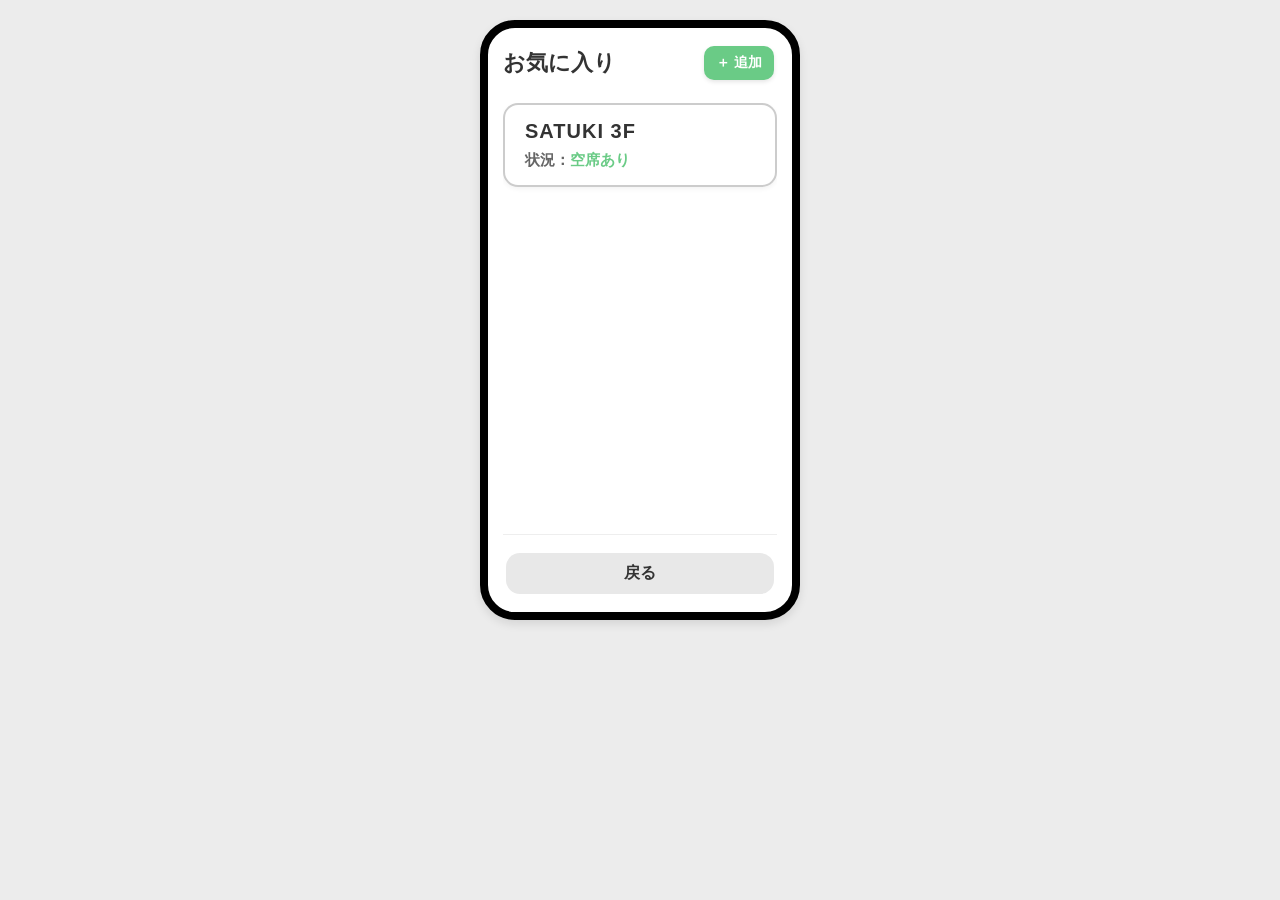
==== favorite.html @ 637ebbd6 "ページ追加" ====
<!DOCTYPE html>
<html lang="ja">
<head>
  <meta charset="UTF-8">
  <meta name="viewport" content="width=device-width, initial-scale=1.0">
  <title>RelaXpot - お気に入り</title>
  <link rel="stylesheet" href="style.css">
  <style>
    /* 画面全体のレイアウト調整 */
    .phone {
      display: flex;
      flex-direction: column;
      height: 600px; /* スマホ風コンテナの高さを固定してスクロール可能にする場合 */
      box-sizing: border-box;
    }

    /* お気に入り画面用のスタイル */
    .fav-header {
      display: flex;
      justify-content: space-between;
      align-items: center;
      margin-bottom: 20px;
    }
    
    .page-title {
      font-size: 22px;
      font-weight: bold;
      color: #333;
    }
    
    /* お気に入り追加ボタン */
    .add-btn {
      background: #6acb86; /* アプリのテーマカラー（緑）に合わせる */
      color: #fff;
      border: none;
      padding: 8px 12px;
      border-radius: 10px;
      cursor: pointer;
      font-weight: bold;
      font-size: 14px;
      box-shadow: 0 2px 4px rgba(0,0,0,0.1);
    }

    /* お気に入りリストコンテナ */
    .fav-list {
      display: flex;
      flex-direction: column;
      gap: 15px;
      flex-grow: 1;
      overflow-y: auto; /* 数が増えたらスクロールできるように */
      padding-bottom: 10px;
    }

    /* お気に入りカード（ボタン） */
    .fav-card {
      background-color: #fff;
      border: 2px solid #ccc;
      border-radius: 15px;
      padding: 15px 20px;
      text-align: left;
      cursor: pointer;
      transition: all 0.2s;
      display: flex;
      flex-direction: column;
      gap: 8px;
      box-shadow: 0 2px 5px rgba(0,0,0,0.05);
      margin: 0;
    }
    
    .fav-card:hover {
      border-color: #333;
      background-color: #f9f9f9;
      transform: translateY(-2px);
      box-shadow: 0 4px 8px rgba(0,0,0,0.1);
    }

    .fav-name {
      font-size: 20px;
      font-weight: bold;
      color: #333;
      letter-spacing: 1px;
    }

    .fav-status {
      font-size: 15px;
      color: #666;
      font-weight: bold;
    }

    /* 空席ありの強調色 */
    .status-ok {
      color: #6acb86;
    }

    /* フッター（戻るボタン配置用） */
    .footer {
      display: flex;
      justify-content: center;
      margin-top: 15px;
      padding-top: 15px;
      border-top: 1px solid #eee;
    }

    .back-btn {
      background: #e8e8e8;
      border: none;
      padding: 10px 40px;
      border-radius: 14px;
      cursor: pointer;
      font-weight: bold;
      color: #333;
      font-size: 16px;
      width: 100%;
    }
  </style>
</head>
<body>

  <div class="phone">
    <!-- ヘッダー部分 -->
    <div class="fav-header">
      <div class="page-title">お気に入り</div>
      <button class="add-btn" onclick="alert('お気に入り追加機能は準備中です')">＋ 追加</button>
    </div>

    <!-- お気に入り一覧 -->
    <div class="fav-list">
      
      <!-- SATUKI 3F のボタン -->
      <button class="fav-card" onclick="goToSatuki3F()">
        <div class="fav-name">SATUKI 3F</div>
        <div class="fav-status">状況：<span class="status-ok">空席あり</span></div>
      </button>
      
      <!-- 比較用・プロトタイプとしてダミーを一つ置いておく（不要なら削除してください） -->
      <!--
      <button class="fav-card" onclick="alert('準備中です')">
        <div class="fav-name">KAEDE 2F</div>
        <div class="fav-status">状況：<span style="color:#ef6d6d;">満席</span></div>
      </button>
      -->

    </div>

    <!-- フッター部分 -->
    <div class="footer">
      <button class="back-btn" onclick="location.href='home.html'">戻る</button>
    </div>
  </div>

  <script>
    function goToSatuki3F() {
      // index.htmlへ遷移します。
      // ※プロトタイプのため index.html?floor=3F とパラメータを付けていますが、
      // 完全に3階を初期表示するには index.html 側の script.js でこのパラメータを読み取る処理が必要です。
      // （現状のままでもマップ画面には飛びます）
      location.href = 'index.html?floor=3F';
    }
  </script>
</body>
</html>
---- style.css ----
/* 全体のリセットと中央配置 */
body {
  background: #ececec;
  font-family: sans-serif;
  display: flex;
  justify-content: center;
  margin: 0;
  padding: 20px;
}

/* スマホ風のコンテナ外枠（枠線は削除し、影で立体感を出す） */
.phone {
  width: 320px;
  background: white;
  border: 8px solid #000;
  border-radius: 35px;
  padding: 15px;
  box-shadow: 0 4px 10px rgba(0,0,0,0.1);
  position: relative;
}

/* 階数表示ヘッダー */
.header {
  text-align: left;
  font-size: 30px;
  margin-bottom: 8px;
}

/* ★ マップのコンテナ（ViewBoxを囲む角丸の黒い四角形） ★ */
#map-container {
  width: 100%;
  height: 380px;
  overflow: hidden; /* はみ出たマップを隠す */
  position: relative;
  
  /* 角丸の黒い枠線を追加 */
  border: 4px solid #000; /* 太めの黒い枠線 */
  border-radius: 20px;    /* 角丸 */
  box-sizing: border-box; /* 枠線をサイズに含める */

  background: #efefef;   /* マップの背景色をコンテナ側に設定 */
  cursor: grab;
}

#map-container:active {
  cursor: grabbing;
}

svg {
  width: 100%;
  height: 100%;
  display: block;
}

/* マップコントローラー */
.map-controls {
  position: absolute;
  right: 25px;
  top: 90px;
  z-index: 10;
  display: flex;
  flex-direction: column;
  gap: 5px;
}

.map-controls button {
  width: 35px;
  height: 35px;
  padding: 0;
  border-radius: 50%;
  background: rgba(255, 255, 255, 0.9);
  box-shadow: 0 2px 5px rgba(0,0,0,0.2);
  display: flex;
  justify-content: center;
  align-items: center;
  font-size: 16px;
}

/* ボタンの基本スタイル */
button {
  border: none;
  background: #e8e8e8;
  padding: 10px 28px;
  border-radius: 14px;
  margin: 3px;
  cursor: pointer;
  font-weight: bold;
  transition: all 0.2s ease;
}

/* ★ 現在選択されているフロアボタンのスタイル */
.floor-buttons button.active {
  background: #333333;
  color: #ffffff;
}

/* 校舎選択ボタン（アイコンとテキストを横並び） */
.location-btn {
  display: flex;
  align-items: center;
  gap: 8px;
  border: none;
  background: #e8e8e8;
  padding: 10px 15px;
  border-radius: 14px;
  cursor: pointer;
}

/* アイコンサイズ */
.icon {
  width: 24px;
  height: 24px;
}

/* ステータス（空席数）テキスト */
#status {
  margin-top: 15px;
  font-weight: bold;
  font-size: 14px;
}

/* ヘッダーのレイアウト調整 */
.header {
  display: flex;
  align-items: center; /* 縦の中央で揃える */
  justify-content: space-between; /* ロゴを左、テキストを右(または中央)に配置 */
  padding: 10px 10px; /* 内側の余白をお好みで調整 */
}

/* ロゴ画像のサイズ調整 */
.logo {
  height: 30px; /* ヘッダーに合わせて高さを調整 */
  width: auto;  /* 縦横比を維持 */
}

/* 階数表示のデザイン（必要に応じて） */
#floor {
  font-weight: bold;
  font-size: 1.2rem;
}
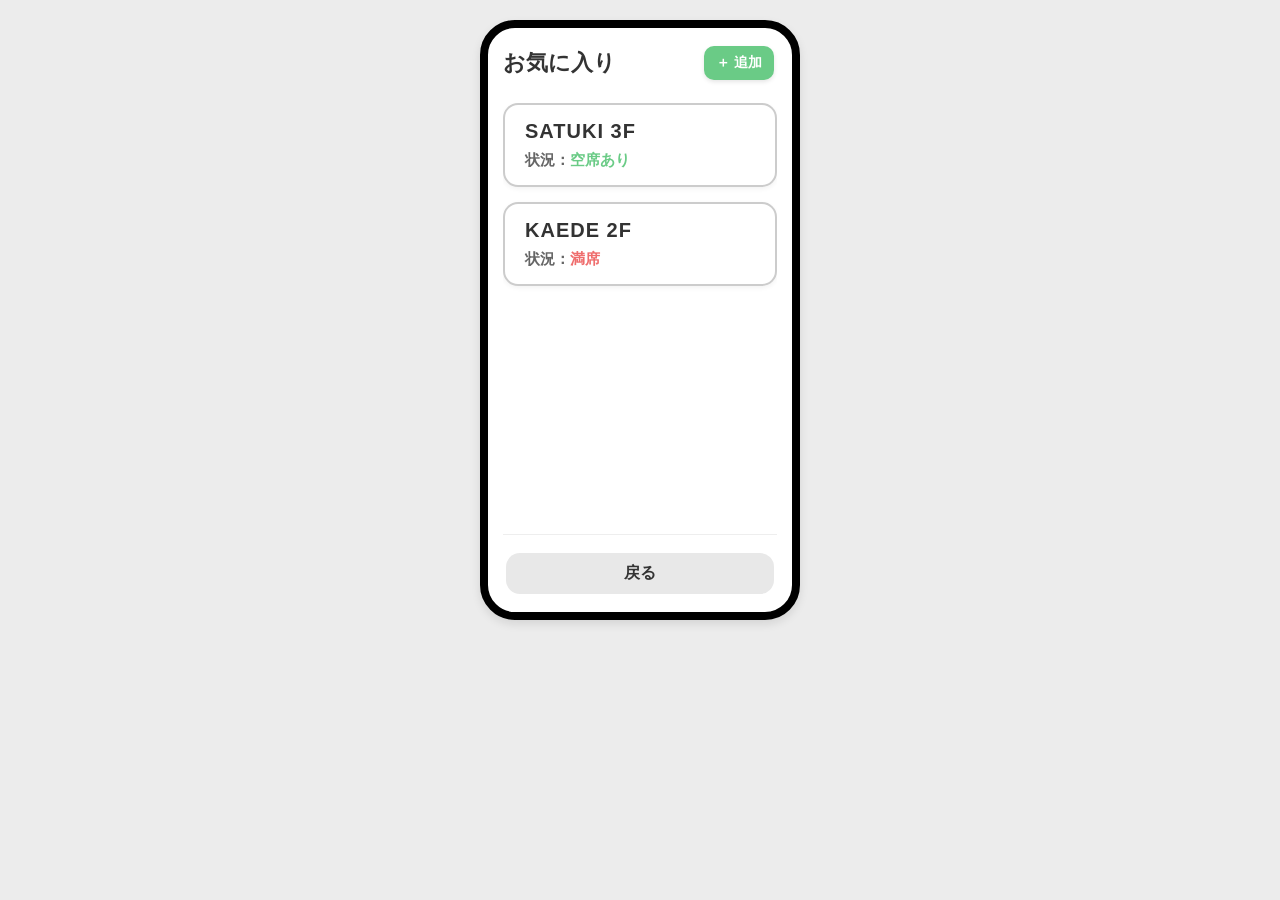
==== commit 786ed945: "sisyuu" ====
--- a/favorite.html
+++ b/favorite.html
@@ -133,18 +133,18 @@
       </button>
       
       <!-- 比較用・プロトタイプとしてダミーを一つ置いておく（不要なら削除してください） -->
-      <!--
+      
       <button class="fav-card" onclick="alert('準備中です')">
         <div class="fav-name">KAEDE 2F</div>
         <div class="fav-status">状況：<span style="color:#ef6d6d;">満席</span></div>
       </button>
-      -->
+     
 
     </div>
 
     <!-- フッター部分 -->
     <div class="footer">
-      <button class="back-btn" onclick="location.href='home.html'">戻る</button>
+      <button class="back-btn" onclick="location.href='index.html'">戻る</button>
     </div>
   </div>
 
@@ -154,7 +154,7 @@
       // ※プロトタイプのため index.html?floor=3F とパラメータを付けていますが、
       // 完全に3階を初期表示するには index.html 側の script.js でこのパラメータを読み取る処理が必要です。
       // （現状のままでもマップ画面には飛びます）
-      location.href = 'index.html?floor=3F';
+      location.href = 'mieru.html?floor=3F';
     }
   </script>
 </body>
--- a/style.css
+++ b/style.css
@@ -137,4 +137,136 @@
 #floor {
   font-weight: bold;
   font-size: 1.2rem;
+}
+
+/* --- 写真ボタンのデザイン --- */
+#photo-btn {
+  position: absolute;
+  bottom: 365px;
+  right: 20px;
+  width: 35px;
+  height: 35px;
+  border-radius: 50%; /* 丸いボタンにする */
+  background-color: #fff;
+  /* border: 2px solid #333; */
+  box-shadow: 0 4px 6px rgba(0,0,0,0.3);
+  cursor: pointer;
+  display: flex;
+  justify-content: center;
+  align-items: center;
+  padding: 0;
+  z-index: 10; /* マップより手前に表示 */
+}
+
+#photo-btn img {
+  width: 30px;
+  height: 25px;
+  /* object-fit: cover; */
+}
+
+/* --- 写真ボード（半透明の白いボード） --- */
+#photo-board {
+  position: absolute;
+  top: 90px;
+  right: 19px;
+  width: 89%;
+  height: 51%;
+  border-radius: 20px;
+  background-color: rgba(255, 255, 255, 0.85); /* 半透明の白 */
+  backdrop-filter: blur(2px); /* 背景のマップを少しぼかす */
+  z-index: 20; /* ボタンよりさらに手前に */
+  display: flex;
+  flex-direction: column;
+  overflow-y: auto; /* 縦スクロール可能にする */
+}
+
+/* 隠す用のクラス */
+.hidden {
+  display: none !important;
+}
+
+/* ボードのヘッダー（閉じるボタン領域） */
+.board-header {
+  display: flex;
+  justify-content: space-between;
+  align-items: center;
+  padding: 10px 15px;
+  background-color: rgba(255, 255, 255, 0.95);
+  position: sticky; /* スクロールしても上に固定 */
+  top: 0;
+  z-index: 21;
+  border-bottom: 1px solid #ccc;
+}
+
+.close-btn {
+  background: none;
+  border: none;
+  font-size: 18px;
+  cursor: pointer;
+  padding: 5px;
+}
+
+/* ギャラリー部分（写真を縦に並べる） */
+.gallery {
+  padding: 15px;
+  display: flex;
+  flex-direction: column;
+  gap: 15px; /* 写真と写真の隙間 */
+}
+
+.gallery img {
+  width: 100%;
+  border-radius: 8px; /* 写真の角を少し丸くする */
+  box-shadow: 0 2px 5px rgba(0,0,0,0.2);
+}
+
+
+/* --- 凡例（アイコンの説明）ボード --- */
+#legend-board {
+  position: absolute;
+  /* 写真ボタン(bottom: 270px)の少し上に配置 */
+  bottom: 270px; 
+  right: 20px;
+  background-color: rgba(255, 255, 255, 0.9); /* 少し透ける白背景 */
+  border: 1px solid #ccc;
+  border-radius: 10px;
+  padding: 10px;
+  box-shadow: 0 2px 5px rgba(0,0,0,0.2);
+  z-index: 10;
+  display: flex;
+  flex-direction: column;
+  gap: 8px; /* 各行の隙間 */
+  font-size: 12px;
+  color: #333;
+}
+
+/* 凡例の各行のレイアウト */
+.legend-item {
+  display: flex;
+  align-items: center;
+  gap: 8px; /* 記号と文字の隙間 */
+}
+
+/* 四角い記号のスタイル */
+.legend-square {
+  width: 14px;
+  height: 14px;
+  border-radius: 2px;
+}
+
+/* 青色（空席） */
+.legend-square.blue {
+  background-color: #6acb86; 
+}
+
+/* 赤色（満席） */
+.legend-square.red {
+  background-color: #ef6d6d;
+}
+
+/* 雷マークアイコンのスタイル */
+.legend-icon {
+  width: 14px;
+  height: 14px;
+  object-fit: contain;
 }
